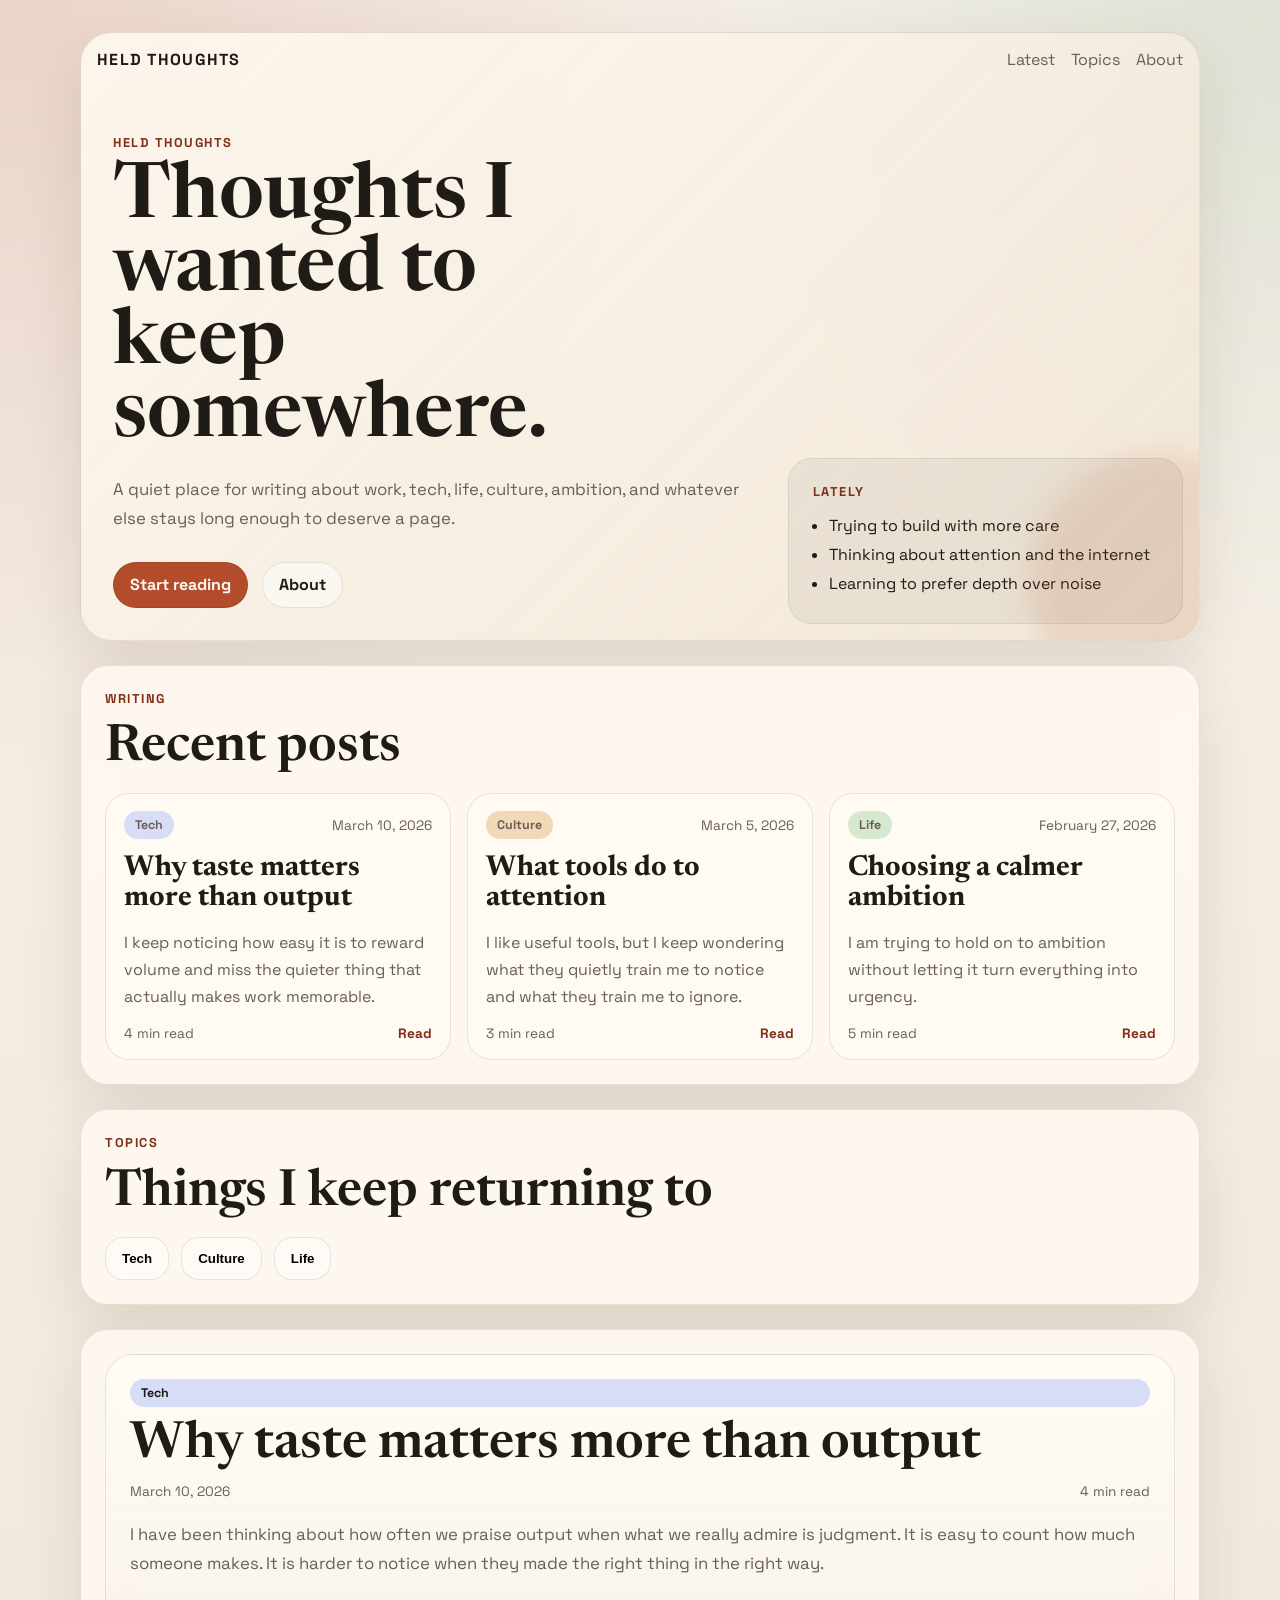
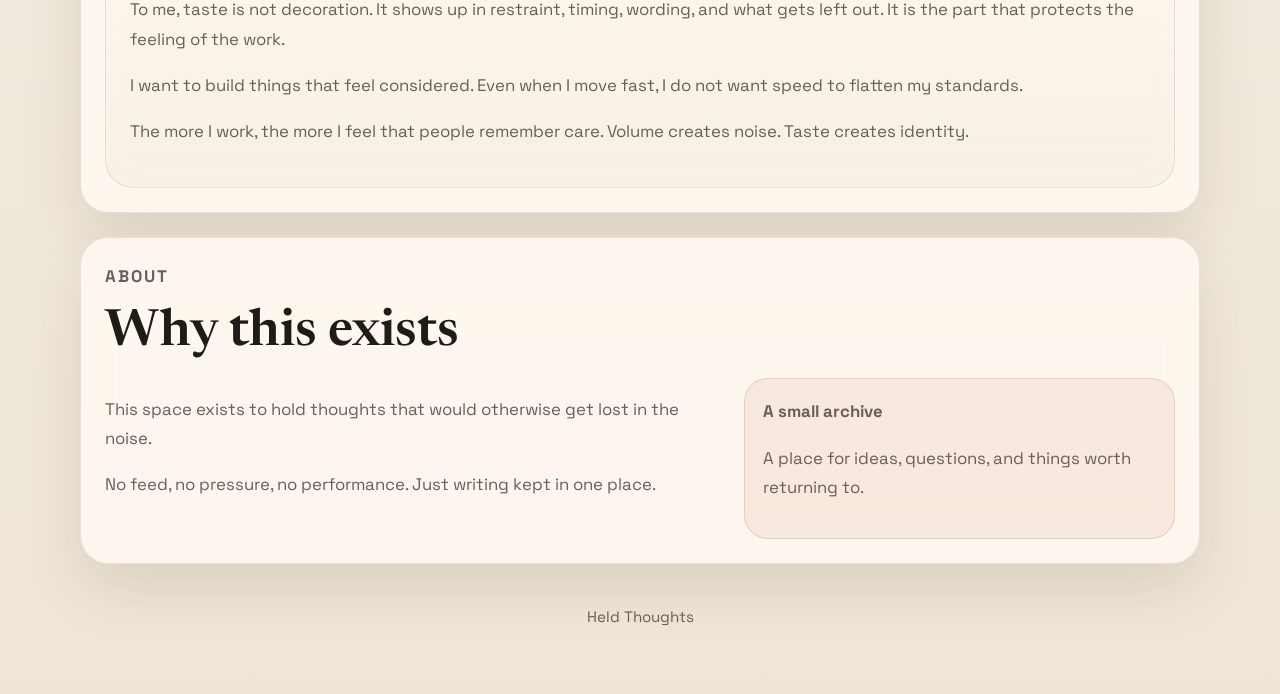
==== index.html @ 3a0c71a0 "Add files via upload Initial site upload" ====
<!DOCTYPE html>
<html lang="en">
<head>
  <meta charset="UTF-8">
  <meta name="viewport" content="width=device-width, initial-scale=1.0">
  <title>Held Thoughts</title>
  <link rel="preconnect" href="https://fonts.googleapis.com">
  <link rel="preconnect" href="https://fonts.gstatic.com" crossorigin>
  <link href="https://fonts.googleapis.com/css2?family=Space+Grotesk:wght@400;500;700&family=Newsreader:opsz,wght@6..72,400;6..72,600&display=swap" rel="stylesheet">
  <link rel="stylesheet" href="styles.css">
</head>
<body>
  <div class="page-shell">
    <header class="hero">
      <nav class="topbar">
        <div class="brand">Held Thoughts</div>
        <div class="topbar-links">
          <a href="#latest">Latest</a>
          <a href="#topics">Topics</a>
          <a href="#about">About</a>
        </div>
      </nav>

      <div class="hero-copy">
        <p class="eyebrow">Held Thoughts</p>
        <h1>Thoughts I wanted to keep somewhere.</h1>
        <p class="hero-text">
          A quiet place for writing about work, tech, life, culture, ambition, and whatever else stays long enough to deserve a page.
        </p>
        <div class="hero-actions">
          <a class="button button-primary" href="#latest">Start reading</a>
          <a class="button button-secondary" href="#about">About</a>
        </div>
      </div>

      <div class="hero-panel">
        <p class="hero-panel-label">Lately</p>
        <ul>
          <li>Trying to build with more care</li>
          <li>Thinking about attention and the internet</li>
          <li>Learning to prefer depth over noise</li>
        </ul>
      </div>
    </header>

    <main>
      <section class="section" id="latest">
        <div class="section-heading">
          <p class="section-kicker">Writing</p>
          <h2>Recent posts</h2>
        </div>
        <div class="post-grid" id="post-grid"></div>
      </section>

      <section class="section topics" id="topics">
        <div class="section-heading">
          <p class="section-kicker">Topics</p>
          <h2>Things I keep returning to</h2>
        </div>
        <div class="topic-pills" id="topic-pills"></div>
      </section>

      <section class="section article-section">
        <article class="article-card" id="article-view">
          <p class="article-placeholder">Pick a post and read it here.</p>
        </article>
      </section>

      <section class="section about" id="about">
        <div class="section-heading">
          <p class="section-kicker">About</p>
          <h2>Why this exists</h2>
        </div>
        <div class="about-grid">
          <div>
            <p>
              This space exists to hold thoughts that would otherwise get lost in the noise.
            </p>
            <p>
              No feed, no pressure, no performance. Just writing kept in one place.
            </p>
          </div>
          <div class="about-note">
            <p class="about-note-title">A small archive</p>
            <p>A place for ideas, questions, and things worth returning to.</p>
          </div>
        </div>
      </section>
    </main>

    <footer class="site-footer">
      <p>Held Thoughts</p>
    </footer>
  </div>

  <script src="posts.js"></script>
  <script src="script.js"></script>
</body>
</html>
---- styles.css ----
:root {
  --bg: #f4efe7;
  --bg-accent: #e7dcc8;
  --surface: rgba(255, 250, 242, 0.84);
  --surface-strong: #fffaf2;
  --ink: #1f1b17;
  --muted: #695f54;
  --line: rgba(31, 27, 23, 0.1);
  --brand: #b24c2b;
  --brand-deep: #7f2f18;
  --topic-a: #d7e8d0;
  --topic-b: #f1d8b8;
  --topic-c: #d7ddf6;
  --shadow: 0 24px 60px rgba(73, 49, 26, 0.12);
}

* {
  box-sizing: border-box;
}

html {
  scroll-behavior: smooth;
}

body {
  margin: 0;
  font-family: "Space Grotesk", sans-serif;
  color: var(--ink);
  background:
    radial-gradient(circle at top left, rgba(178, 76, 43, 0.18), transparent 30%),
    radial-gradient(circle at top right, rgba(120, 154, 120, 0.18), transparent 24%),
    linear-gradient(180deg, #f6f1ea 0%, #efe6d7 100%);
  min-height: 100vh;
}

a {
  color: inherit;
  text-decoration: none;
}

code {
  font-family: "Space Grotesk", sans-serif;
  background: rgba(31, 27, 23, 0.06);
  padding: 0.15rem 0.4rem;
  border-radius: 999px;
}

.page-shell {
  width: min(1120px, calc(100% - 2rem));
  margin: 0 auto;
  padding: 1rem 0 4rem;
}

.hero,
.section,
.article-card {
  backdrop-filter: blur(16px);
}

.hero {
  position: relative;
  overflow: hidden;
  display: grid;
  grid-template-columns: 1.5fr 0.9fr;
  gap: 2rem;
  padding: 1rem;
  margin-top: 1rem;
  border: 1px solid var(--line);
  border-radius: 32px;
  background: linear-gradient(135deg, rgba(255, 249, 240, 0.9), rgba(240, 229, 212, 0.82));
  box-shadow: var(--shadow);
}

.hero::after {
  content: "";
  position: absolute;
  inset: auto -8% -12% auto;
  width: 260px;
  height: 260px;
  border-radius: 50%;
  background: rgba(178, 76, 43, 0.12);
  filter: blur(12px);
}

.topbar {
  grid-column: 1 / -1;
  display: flex;
  align-items: center;
  justify-content: space-between;
  gap: 1rem;
}

.brand {
  font-size: 1rem;
  font-weight: 700;
  letter-spacing: 0.08em;
  text-transform: uppercase;
}

.topbar-links {
  display: flex;
  gap: 1rem;
  color: var(--muted);
}

.hero-copy {
  padding: 2rem 1rem 1rem;
}

.eyebrow,
.section-kicker,
.hero-panel-label {
  margin: 0 0 0.75rem;
  font-size: 0.8rem;
  font-weight: 700;
  letter-spacing: 0.12em;
  text-transform: uppercase;
  color: var(--brand-deep);
}

.hero h1,
.section h2 {
  margin: 0;
  font-family: "Newsreader", serif;
  font-weight: 600;
  line-height: 0.95;
}

.hero h1 {
  max-width: 10ch;
  font-size: clamp(3rem, 6vw, 5.6rem);
}

.hero-text,
.about p,
.article-body p,
.article-body li,
.site-footer p {
  color: var(--muted);
  font-size: 1.05rem;
  line-height: 1.75;
}

.hero-text {
  max-width: 58ch;
  margin-top: 1.25rem;
}

.hero-actions {
  display: flex;
  flex-wrap: wrap;
  gap: 0.85rem;
  margin-top: 1.75rem;
}

.button {
  display: inline-flex;
  align-items: center;
  justify-content: center;
  min-height: 46px;
  padding: 0 1rem;
  border-radius: 999px;
  border: 1px solid var(--line);
  font-weight: 700;
}

.button-primary {
  background: var(--brand);
  color: #fff8f4;
}

.button-secondary {
  background: rgba(255, 255, 255, 0.45);
}

.hero-panel {
  align-self: end;
  padding: 1.5rem;
  border-radius: 24px;
  background: rgba(31, 27, 23, 0.05);
  border: 1px solid rgba(31, 27, 23, 0.08);
}

.hero-panel ul {
  margin: 0;
  padding-left: 1rem;
  color: var(--ink);
  line-height: 1.8;
}

.section {
  margin-top: 1.5rem;
  padding: 1.5rem;
  border-radius: 28px;
  border: 1px solid var(--line);
  background: var(--surface);
  box-shadow: var(--shadow);
}

.section-heading {
  display: flex;
  flex-direction: column;
  gap: 0.35rem;
  margin-bottom: 1.25rem;
}

.section h2 {
  font-size: clamp(2rem, 4vw, 3.3rem);
}

.post-grid {
  display: grid;
  grid-template-columns: repeat(3, minmax(0, 1fr));
  gap: 1rem;
}

.post-card {
  display: flex;
  flex-direction: column;
  gap: 0.9rem;
  padding: 1.1rem;
  border-radius: 24px;
  border: 1px solid var(--line);
  background: var(--surface-strong);
  transition: transform 180ms ease, box-shadow 180ms ease;
}

.post-card:hover {
  transform: translateY(-4px);
  box-shadow: 0 18px 32px rgba(73, 49, 26, 0.12);
}

.post-meta {
  display: flex;
  align-items: center;
  justify-content: space-between;
  gap: 0.75rem;
  font-size: 0.85rem;
  color: var(--muted);
}

.tag {
  display: inline-flex;
  align-items: center;
  min-height: 28px;
  padding: 0 0.7rem;
  border-radius: 999px;
  font-size: 0.78rem;
  font-weight: 700;
}

.tag-tech {
  background: var(--topic-c);
}

.tag-life {
  background: var(--topic-a);
}

.tag-culture {
  background: var(--topic-b);
}

.post-title {
  margin: 0;
  font-family: "Newsreader", serif;
  font-size: 1.8rem;
  line-height: 1.05;
}

.post-excerpt {
  margin: 0;
  color: var(--muted);
  line-height: 1.7;
}

.post-link {
  margin-top: auto;
  font-weight: 700;
  color: var(--brand-deep);
}

.topic-pills {
  display: flex;
  flex-wrap: wrap;
  gap: 0.75rem;
}

.topic-pill {
  padding: 0.8rem 1rem;
  border-radius: 18px;
  border: 1px solid var(--line);
  background: rgba(255, 255, 255, 0.5);
  font-weight: 600;
}

.article-card {
  padding: 1.5rem;
  border-radius: 28px;
  border: 1px solid var(--line);
  background: linear-gradient(180deg, rgba(255, 252, 246, 0.96), rgba(247, 239, 227, 0.9));
}

.article-placeholder {
  margin: 0;
  color: var(--muted);
}

.article-header {
  display: flex;
  flex-direction: column;
  gap: 0.85rem;
  margin-bottom: 1.25rem;
}

.article-title {
  margin: 0;
  font-family: "Newsreader", serif;
  font-size: clamp(2.3rem, 5vw, 4rem);
  line-height: 1;
}

.article-body ul {
  color: var(--muted);
  line-height: 1.75;
}

.about-grid {
  display: grid;
  grid-template-columns: 1.3fr 0.9fr;
  gap: 1rem;
}

.about-note {
  padding: 1.15rem;
  border-radius: 24px;
  background: rgba(178, 76, 43, 0.08);
  border: 1px solid rgba(178, 76, 43, 0.18);
}

.about-note-title {
  margin: 0 0 0.5rem;
  font-weight: 700;
}

.site-footer {
  margin-top: 1.5rem;
  padding: 1rem 0 0;
  text-align: center;
}

.site-footer p {
  margin: 0;
  font-size: 0.95rem;
}

.fade-in {
  opacity: 0;
  transform: translateY(16px);
  animation: rise 500ms ease forwards;
}

.fade-in:nth-child(2) {
  animation-delay: 80ms;
}

.fade-in:nth-child(3) {
  animation-delay: 160ms;
}

@keyframes rise {
  to {
    opacity: 1;
    transform: translateY(0);
  }
}

@media (max-width: 900px) {
  .hero,
  .about-grid,
  .post-grid {
    grid-template-columns: 1fr;
  }

  .hero-copy {
    padding-right: 0;
  }

  .topbar {
    flex-direction: column;
    align-items: flex-start;
  }
}

@media (max-width: 640px) {
  .page-shell {
    width: min(100% - 1rem, 1120px);
  }

  .hero,
  .section,
  .article-card {
    border-radius: 22px;
  }

  .hero h1 {
    max-width: 100%;
  }

  .topbar-links {
    flex-wrap: wrap;
  }
}
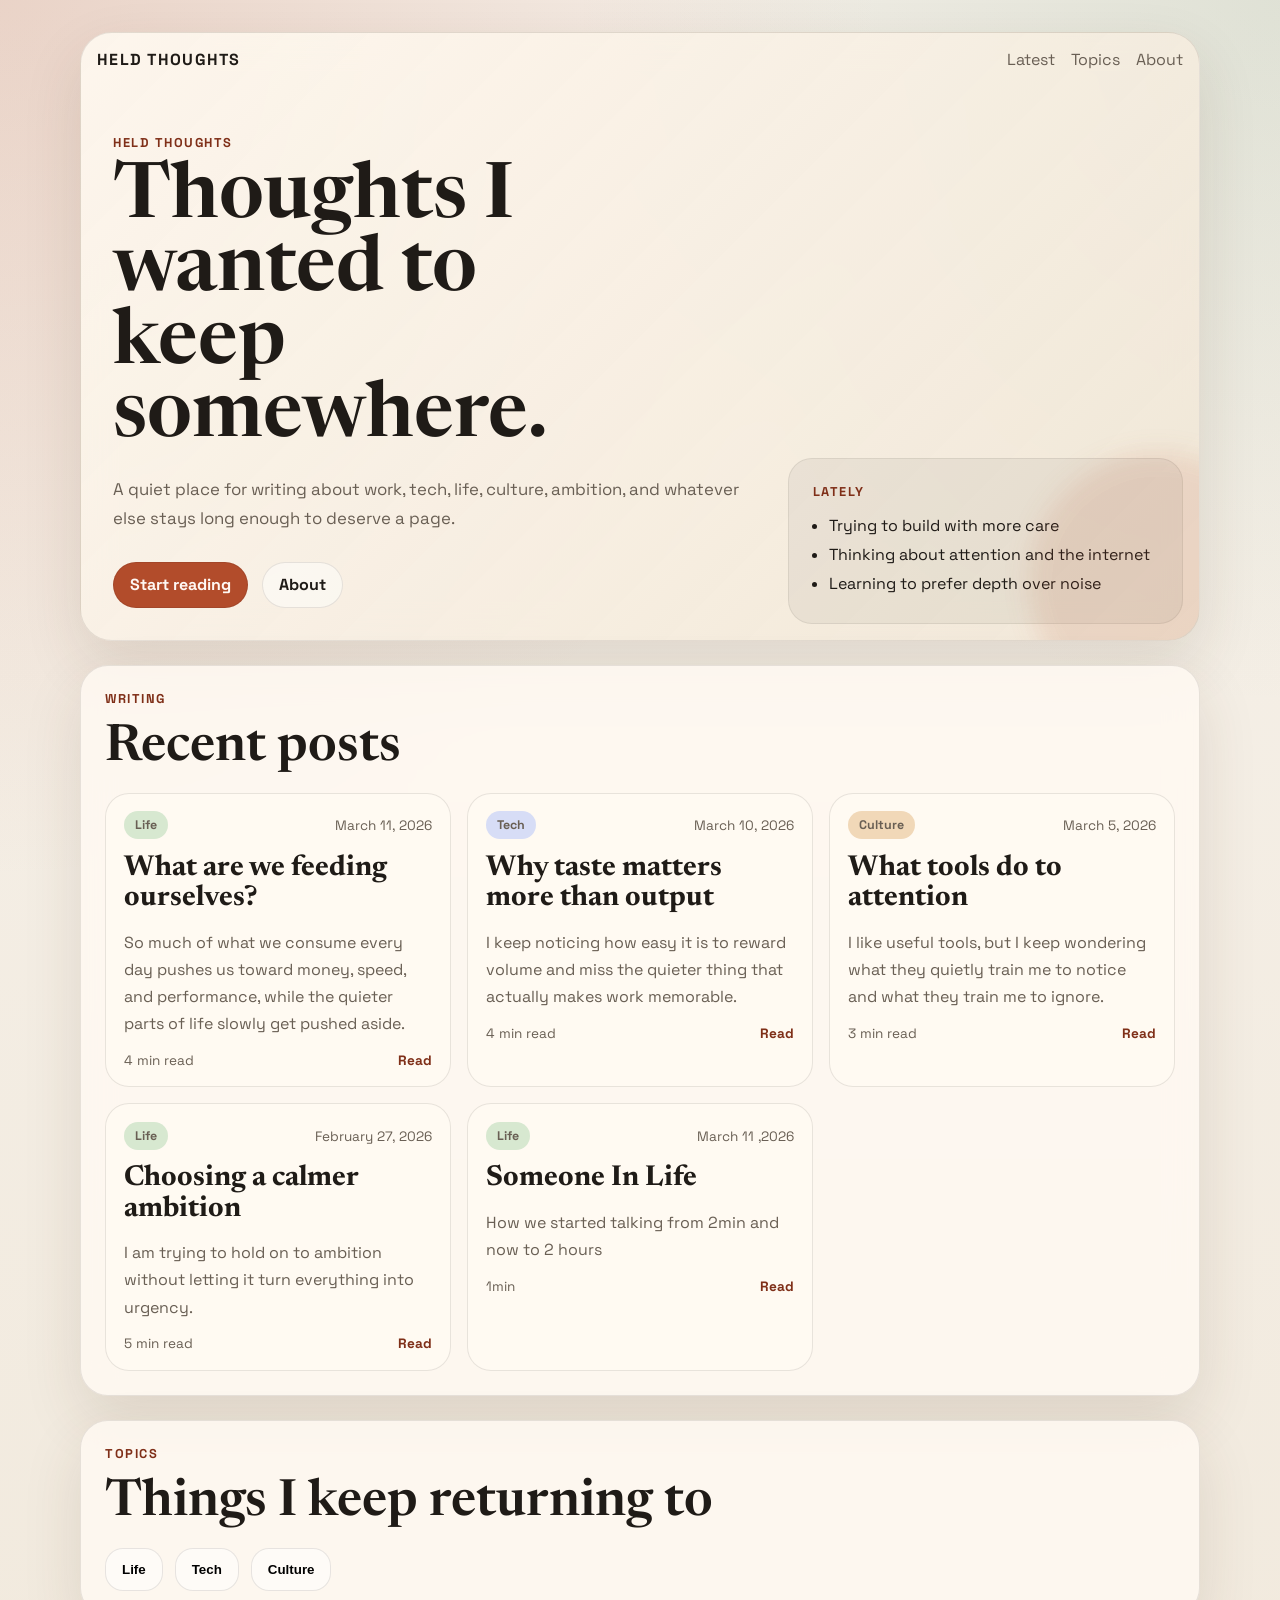
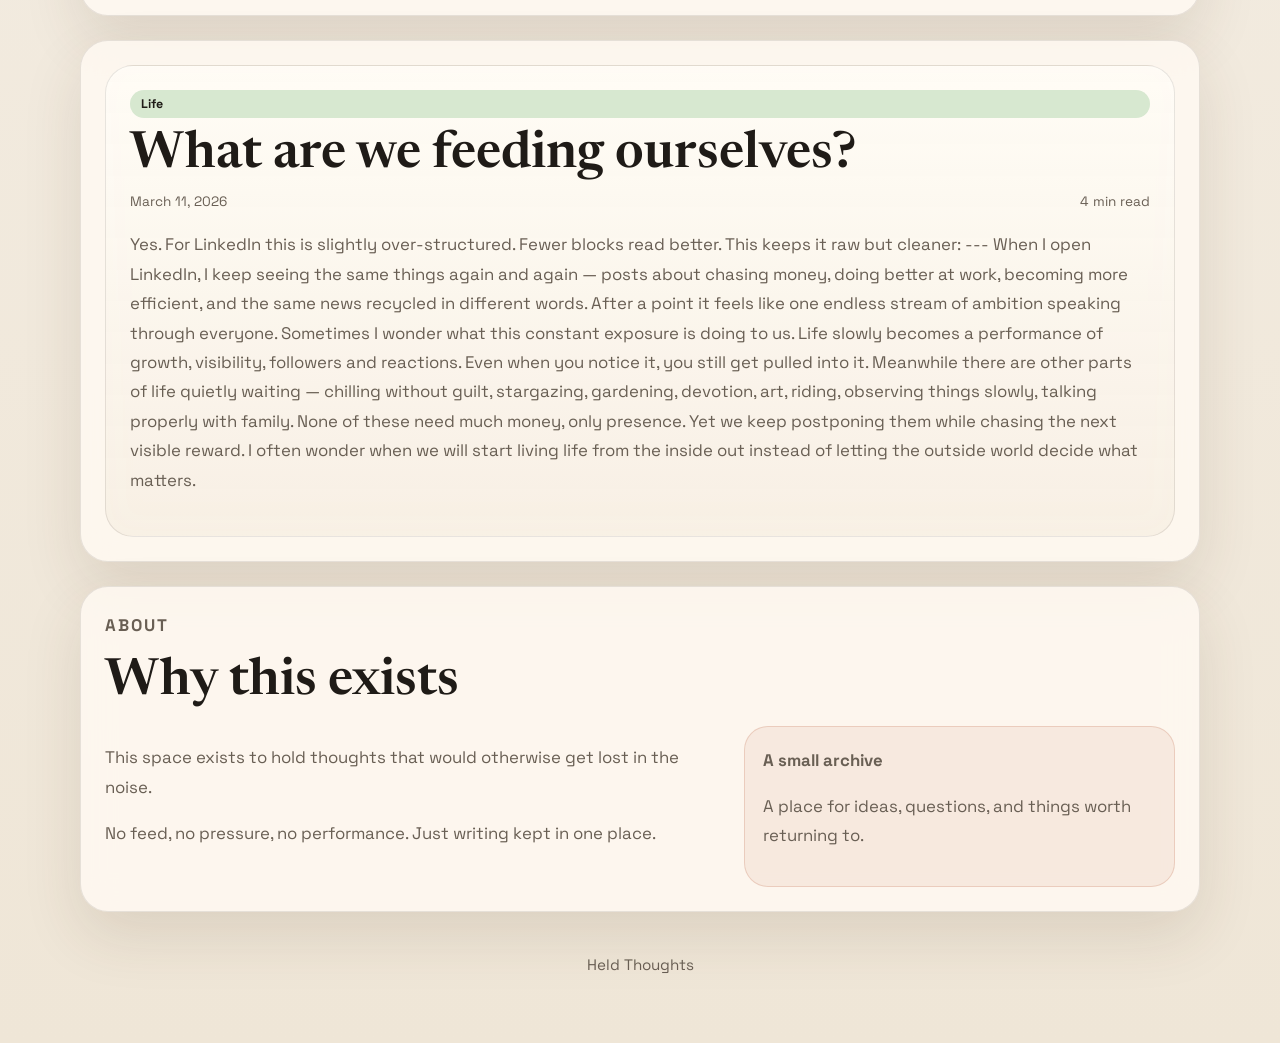
==== commit 075e63c2: "Fix article target for blog posts" ====
--- a/index.html
+++ b/index.html
@@ -1,99 +1,98 @@
-<!DOCTYPE html>
-<html lang="en">
-<head>
-  <meta charset="UTF-8">
-  <meta name="viewport" content="width=device-width, initial-scale=1.0">
-  <title>Held Thoughts</title>
-  <link rel="preconnect" href="https://fonts.googleapis.com">
-  <link rel="preconnect" href="https://fonts.gstatic.com" crossorigin>
-  <link href="https://fonts.googleapis.com/css2?family=Space+Grotesk:wght@400;500;700&family=Newsreader:opsz,wght@6..72,400;6..72,600&display=swap" rel="stylesheet">
-  <link rel="stylesheet" href="styles.css">
-</head>
-<body>
-  <div class="page-shell">
-    <header class="hero">
-      <nav class="topbar">
-        <div class="brand">Held Thoughts</div>
-        <div class="topbar-links">
-          <a href="#latest">Latest</a>
-          <a href="#topics">Topics</a>
-          <a href="#about">About</a>
-        </div>
-      </nav>
-
-      <div class="hero-copy">
-        <p class="eyebrow">Held Thoughts</p>
-        <h1>Thoughts I wanted to keep somewhere.</h1>
-        <p class="hero-text">
-          A quiet place for writing about work, tech, life, culture, ambition, and whatever else stays long enough to deserve a page.
-        </p>
-        <div class="hero-actions">
-          <a class="button button-primary" href="#latest">Start reading</a>
-          <a class="button button-secondary" href="#about">About</a>
-        </div>
-      </div>
-
-      <div class="hero-panel">
-        <p class="hero-panel-label">Lately</p>
-        <ul>
-          <li>Trying to build with more care</li>
-          <li>Thinking about attention and the internet</li>
-          <li>Learning to prefer depth over noise</li>
-        </ul>
-      </div>
-    </header>
-
-    <main>
-      <section class="section" id="latest">
-        <div class="section-heading">
-          <p class="section-kicker">Writing</p>
-          <h2>Recent posts</h2>
-        </div>
-        <div class="post-grid" id="post-grid"></div>
-      </section>
-
-      <section class="section topics" id="topics">
-        <div class="section-heading">
-          <p class="section-kicker">Topics</p>
-          <h2>Things I keep returning to</h2>
-        </div>
-        <div class="topic-pills" id="topic-pills"></div>
-      </section>
-
-      <section class="section article-section">
-        <article class="article-card" id="article-view">
-          <p class="article-placeholder">Pick a post and read it here.</p>
-        </article>
-      </section>
-
-      <section class="section about" id="about">
-        <div class="section-heading">
-          <p class="section-kicker">About</p>
-          <h2>Why this exists</h2>
-        </div>
-        <div class="about-grid">
-          <div>
-            <p>
-              This space exists to hold thoughts that would otherwise get lost in the noise.
-            </p>
-            <p>
-              No feed, no pressure, no performance. Just writing kept in one place.
-            </p>
-          </div>
-          <div class="about-note">
-            <p class="about-note-title">A small archive</p>
-            <p>A place for ideas, questions, and things worth returning to.</p>
-          </div>
-        </div>
-      </section>
-    </main>
-
-    <footer class="site-footer">
-      <p>Held Thoughts</p>
-    </footer>
-  </div>
-
-  <script src="posts.js"></script>
-  <script src="script.js"></script>
-</body>
+<!DOCTYPE html>
+<html lang="en">
+<head>
+  <meta charset="UTF-8">
+  <meta name="viewport" content="width=device-width, initial-scale=1.0">
+  <title>Held Thoughts</title>
+  <link rel="preconnect" href="https://fonts.googleapis.com">
+  <link rel="preconnect" href="https://fonts.gstatic.com" crossorigin>
+  <link href="https://fonts.googleapis.com/css2?family=Space+Grotesk:wght@400;500;700&family=Newsreader:opsz,wght@6..72,400;6..72,600&display=swap" rel="stylesheet">
+  <link rel="stylesheet" href="styles.css">
+</head>
+<body>
+  <div class="page-shell">
+    <header class="hero">
+      <nav class="topbar">
+        <div class="brand">Held Thoughts</div>
+        <div class="topbar-links">
+          <a href="#latest">Latest</a>
+          <a href="#topics">Topics</a>
+          <a href="#about">About</a>
+        </div>
+      </nav>
+
+      <div class="hero-copy">
+        <p class="eyebrow">Held Thoughts</p>
+        <h1>Thoughts I wanted to keep somewhere.</h1>
+        <p class="hero-text">
+          A quiet place for writing about work, tech, life, culture, ambition, and whatever else stays long enough to deserve a page.
+        </p>
+        <div class="hero-actions">
+          <a class="button button-primary" href="#latest">Start reading</a>
+          <a class="button button-secondary" href="#about">About</a>
+        </div>
+      </div>
+
+      <div class="hero-panel">
+        <p class="hero-panel-label">Lately</p>
+        <ul>
+          <li>Trying to build with more care</li>
+          <li>Thinking about attention and the internet</li>
+          <li>Learning to prefer depth over noise</li>
+        </ul>
+      </div>
+    </header>
+
+    <main>
+      <section class="section" id="latest">
+        <div class="section-heading">
+          <p class="section-kicker">Writing</p>
+          <h2>Recent posts</h2>
+        </div>
+        <div class="post-grid" id="post-grid"></div>
+      </section>
+
+      <section class="section topics" id="topics">
+        <div class="section-heading">
+          <p class="section-kicker">Topics</p>
+          <h2>Things I keep returning to</h2>
+        </div>
+        <div class="topic-pills" id="topic-pills"></div>
+      </section>
+
+      <section class="section article-section" id="article">
+        <article class="article-card" id="article-view">
+          <p class="article-placeholder">Pick a post and read it here.</p>
+        </article>
+      </section>
+
+      <section class="section about" id="about">
+        <div class="section-heading">
+          <p class="section-kicker">About</p>
+          <h2>Why this exists</h2>
+        </div>
+        <div class="about-grid">
+          <div>
+            <p>
+              This space exists to hold thoughts that would otherwise get lost in the noise.
+            </p>
+            <p>
+              No feed, no pressure, no performance. Just writing kept in one place.
+            </p>
+          </div>
+          <div class="about-note">
+            <p class="about-note-title">A small archive</p>
+            <p>A place for ideas, questions, and things worth returning to.</p>
+          </div>
+        </div>
+      </section>
+    </main>
+
+    <footer class="site-footer">
+       <p><a href="/HeldThoughts/admin/">Held Thoughts</a></p>
+    </footer>
+  </div>
+
+  <script src="script.js"></script>
+</body>
 </html>
